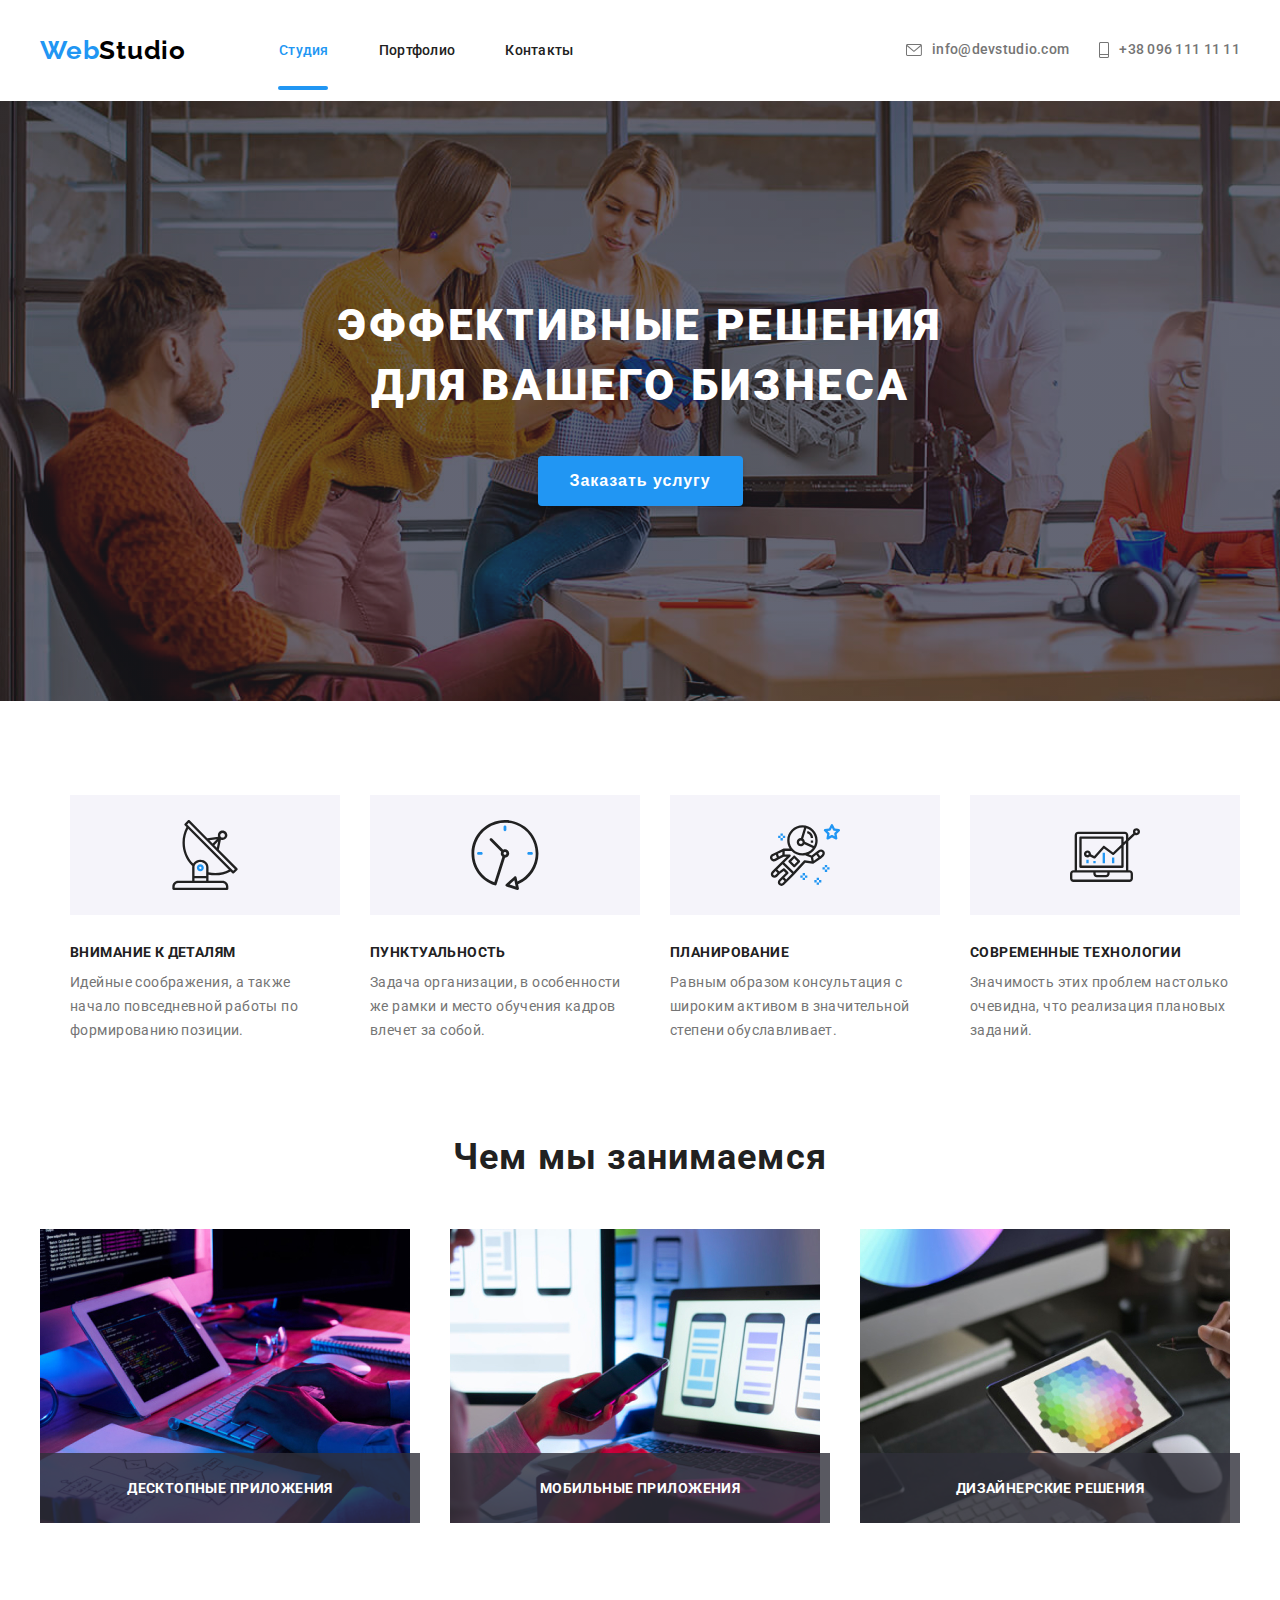
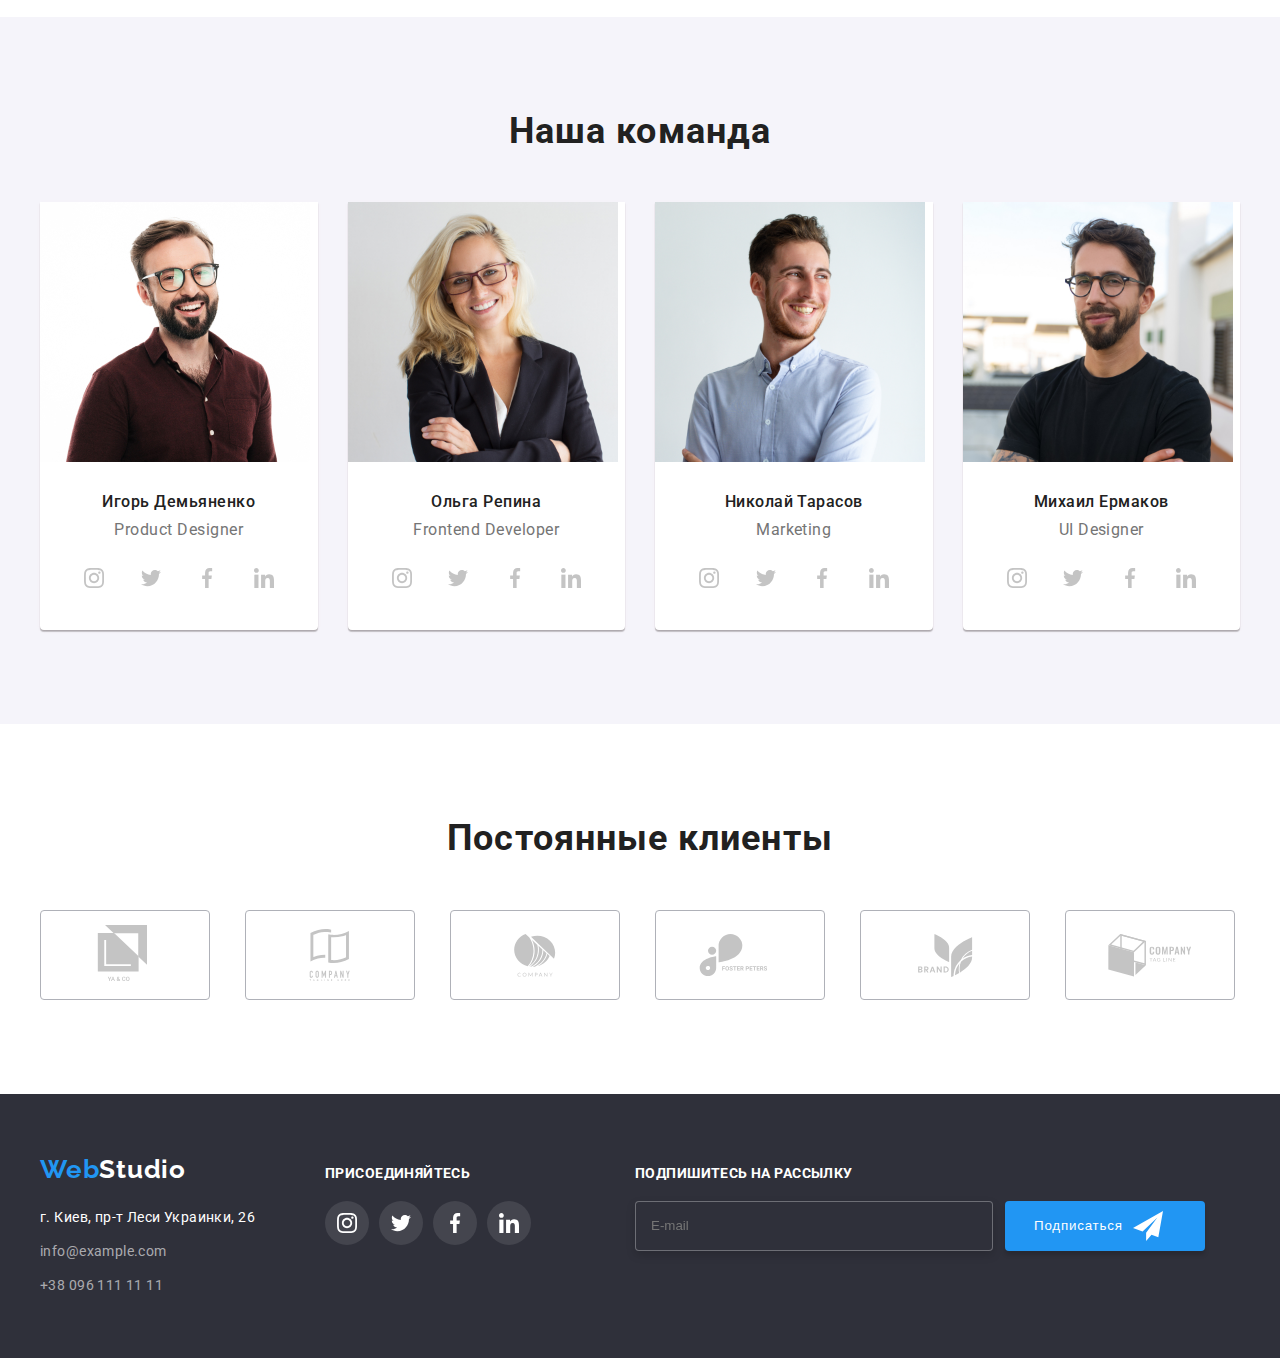
==== index.html @ 371bd671 "new" ====
<!DOCTYPE html>
<html lang="ru">
<head>
    <meta charset="UTF-8">
    <meta http-equiv="X-UA-Compatible" content="IE=edge">
    <meta name="viewport" content="width=device-width, initial-scale=1.0">
    <title>WebStudio</title>
    <link rel="preconnect" href="https://fonts.gstatic.com">
    <link href="https://fonts.googleapis.com/css2?family=Raleway:wght@700&family=Roboto:wght@400;500;700;900&display=swap" rel="stylesheet">
    <link rel="stylesheet" href="https://cdnjs.cloudflare.com/ajax/libs/modern-normalize/1.0.0/modern-normalize.min.css" integrity="sha512-ISS7cAi1PEhQ8jnbJpJZMd29NlhNj4AWYyLOSp2CE/CsHxTCu+r+t0D2yoJudVrd0/8fTVPUVDzY5Tvli75u/g==" crossorigin="anonymous" />
    <link rel="stylesheet" href="./css/style.css">
</head>
<body>
    <!--HEADER-->
<header class="header">
    <div class="container"> 
        
    <nav class="navigation">        
        <a class="logo-link" href="#"><span class="web-logo">Web</span>Studio</a>
        <ul class="nav-list">
            <li class="nav-item">
                <a class="navigation-link3" href="#">Студия</a></li>
            <li class="nav-item">
                <a class="navigation-link" href="./portfolio.html">Портфолио</a></li>
            <li class="nav-item">
                <a class="navigation-link" href="#">Контакты</a></li>
        </ul>
    </nav>
    <address class="contacts">
        <a class="mail-link" href="mailto:info@devstudio.com">
            <svg class="icon-svg" Width="16" height="12">
                <use href="./image/icon-contacts/sprite.svg#icon-envelope"></use>
            </svg>
        info@devstudio.com</a>
        <a class="tel-link" href="tel:+380961111111">
            <svg class="icon-svg" Width="10" height="16">
                <use href="./image/icon-contacts/sprite.svg#icon-Vector"></use>
            </svg>
            +38 096 111 11 11</a>
    </address>

    </div>
    </header>
<main>
    <!--SECTION 1-->
<section class="hiro">
    <div class="hiro-cover container">
    <h1 class="hiro-text">Эффективные решения для вашего бизнеса</h1>

    <button class="hiro-btn" type="button" data-modal-open>Заказать услугу</button>
    </div>
</section>
    <!--SECTION 2-->
<section class="ditail">
    <div class="container">
    <ul class="features-title">


        <li class="margin features">
            <div class="icon-section2">
                <svg class="icon-section" Width="70" height="70">
                    <use href="./image/icon-section-two/sprite.svg#icon-antenna"></use>
                </svg>
            </div>
            <h3 class="description-top">Внимание к деталям</h3>
            <p class="ds-text">Идейные соображения, а также начало повседневной работы по формированию позиции.</p>
        </li>


        <li class="margin features">
            <div class="icon-section2">
                <svg class="icon-section" Width="70" height="70">
                    <use href="./image/icon-section-two/sprite.svg#icon-clock"></use>
                </svg>
            </div>
            <h3 class="description-top">Пунктуальность</h3>
            <p class="ds-text">Задача организации, в особенности же рамки и место обучения кадров влечет за собой.</p>
        </li>


        <li class="margin features">
            <div class="icon-section2">
                <svg class="icon-section" Width="70" height="70">
                    <use href="./image/icon-section-two/sprite.svg#icon-astronaut"></use>
                </svg>
            </div>
            <h3 class="description-top">Планирование</h3>
            <p class="ds-text">Равным образом консультация с широким активом в значительной степени обуславливает.</p>
        </li>


        <li class="margin features">
            <div class="icon-section2">
                <svg class="icon-section" Width="70" height="70">
                    <use href="./image/icon-section-two/sprite.svg#icon-diagram"></use>
                </svg>
            </div>
            <h3 class="description-top">Современные технологии</h3>
            <p class="ds-text">Значимость этих проблем настолько очевидна, что реализация плановых заданий.</p>
        </li>


    </ul>
</div>
</section>
    <!--SECTION 3-->
<section class="view-products  padding-for-section">
    <div class="container">
    <h2 class="section-title">Чем мы занимаемся</h2>
    <ul class="pic">
        <li class="img"><img src="./image/box-1.jpg" alt="Na Computere" width="370" height="294">
            <p class="overlay">Десктопные приложения</p> </li>
        <li class="img"><img src="./image/box-2.jpg" alt="V telephone" width="370" height="294">
            <p class="overlay">Мобильные приложения</p>
        </li>
        <li class="img"><img src="./image/box-3.jpg" alt="V Planshete" width="370" height="294">
            <p class="overlay">Дизайнерские решения</p>
        </li>
    </ul>
</div>
</section>
        <!--SECTION 4-->
<section class="top-container padding-footer  padding-for-section">
    <div class="container padding-for" >
    <h2 class="section-title">Наша команда</h2>
    <ul class="our-comand">
        <li class="cover"> 
            <img src="./image/img.jpg" alt="Игорь Демьяненко" width="270" height="260">
            <div class="pic-people">
                <h3 class="name">Игорь Демьяненко</h3>
                <p class="prof" lang="en">Product Designer</p>

                <ul class="social-section">
                    <li class="link-radius">
                        <a class="b-radius" href="#">
                <svg class="instagram" Width="20" height="20">
                    <use href="./image/icon-sosial-cards/sprite.svg#icon-instagram"></use>
                </svg>   
                        </a>   
                    </li>

                        <li>
                            <a class="b-radius" href="#">
                    <svg class="twitter" Width="20" height="20">
                        <use href="./image/icon-sosial-cards/sprite.svg#icon-twitter"></use>
                    </svg>   
                            </a>   
                        </li>

                    <li>
                        <a class="b-radius" href="#">
                <svg class="facebook" Width="20" height="20">
                    <use href="./image/icon-sosial-cards/sprite.svg#icon-facebook"></use>
                </svg>   
                        </a>   
                    </li>

                        <li>
                            <a class="b-radius" href="#">
                    <svg class="linkedin" Width="20" height="20">
                        <use href="./image/icon-sosial-cards/sprite.svg#icon-linkedin"></use>
                    </svg>   
                            </a>   
                        </li>
                </ul>
            </div>

        </li>
        <li class="cover">
            <img src="./image/img1.jpg" alt="Ольга Репина" width="270" height="260">
            <div class="pic-people">
            <h3 class="name">Ольга Репина</h3>
            <p class="prof" lang="en">Frontend Developer</p>
            
            <ul class="social-section">
                <li class="link-radius">
                    <a class="b-radius" href="#">
            <svg class="instagram" Width="20" height="20">
                <use href="./image/icon-sosial-cards/sprite.svg#icon-instagram"></use>
            </svg>   
                    </a>   
                </li>

                    <li>
                        <a class="b-radius" href="#">
                <svg class="twitter" Width="20" height="20">
                    <use href="./image/icon-sosial-cards/sprite.svg#icon-twitter"></use>
                </svg>   
                        </a>   
                    </li>

                <li>
                    <a class="b-radius" href="#">
            <svg class="facebook" Width="20" height="20">
                <use href="./image/icon-sosial-cards/sprite.svg#icon-facebook"></use>
            </svg>   
                    </a>   
                </li>

                    <li>
                        <a class="b-radius" href="#">
                <svg class="linkedin" Width="20" height="20">
                    <use href="./image/icon-sosial-cards/sprite.svg#icon-linkedin"></use>
                </svg>   
                        </a>   
                    </li>
            </ul>

            </div>
        </li>
        <li class="cover">
            <img src="./image/img2.jpg" alt="Николай Тарасов" width="270" height="260">
            <div class="pic-people">
            <h3 class="name">Николай Тарасов</h3>
            <p class="prof" lang="en">Marketing</p> 
            <ul class="social-section">
                <li class="link-radius">
                    <a class="b-radius" href="#">
            <svg class="instagram" Width="20" height="20">
                <use href="./image/icon-sosial-cards/sprite.svg#icon-instagram"></use>
            </svg>   
                    </a>   
                </li>

                    <li>
                        <a class="b-radius" href="#">
                <svg class="twitter" Width="20" height="20">
                    <use href="./image/icon-sosial-cards/sprite.svg#icon-twitter"></use>
                </svg>   
                        </a>   
                    </li>

                <li>
                    <a class="b-radius" href="#">
            <svg class="facebook" Width="20" height="20">
                <use href="./image/icon-sosial-cards/sprite.svg#icon-facebook"></use>
            </svg>   
                    </a>   
                </li>

                    <li>
                        <a class="b-radius" href="#">
                <svg class="linkedin" Width="20" height="20">
                    <use href="./image/icon-sosial-cards/sprite.svg#icon-linkedin"></use>
                </svg>   
                        </a>   
                    </li>
            </ul>           
            </div>

        </li>
        <li class="cover">
            <img src="./image/img3.jpg" alt="Михаил Ермаков" width="270" height="260">
            <div class="pic-people">
            <h3 class="name">Михаил Ермаков</h3>
            <p class="prof" lang="en">UI Designer</p>     
            
            <ul class="social-section">
                <li class="link-radius">
                    <a class="b-radius" href="#">
            <svg class="instagram" Width="20" height="20">
                <use href="./image/icon-sosial-cards/sprite.svg#icon-instagram"></use>
            </svg>   
                    </a>   
                </li>

                    <li>
                        <a class="b-radius" href="#">
                <svg class="twitter" Width="20" height="20">
                    <use href="./image/icon-sosial-cards/sprite.svg#icon-twitter"></use>
                </svg>   
                        </a>   
                    </li>

                <li>
                    <a class="b-radius" href="#">
            <svg class="facebook" Width="20" height="20">
                <use href="./image/icon-sosial-cards/sprite.svg#icon-facebook"></use>
            </svg>   
                    </a>   
                </li>

                    <li>
                        <a class="b-radius" href="#">
                <svg class="linkedin" Width="20" height="20">
                    <use href="./image/icon-sosial-cards/sprite.svg#icon-linkedin"></use>
                </svg>   
                        </a>   
                    </li>
            </ul>       
            </div>

        </li>    
    </ul>
    </div>
</section>

<section class=" padding-for-section">
    <div class="container">
        <h2 class="section-title">Постоянные клиенты</h2>
        <ul class="clients-end">
            <li>
                <a class="bord-clents" href="#">
                <svg class="lo-go" Width="106" height="60">
                        <use href="./image/clients/sprite.svg#icon-logo-1-1"></use>
                    </svg>                     
         </a>
            </li>

            <li>
                <a class="bord-clents" href="#">
                <svg  class="lo-go-01 lo-go" Width="106" height="60">
                        <use href="./image/clients/sprite.svg#icon-logo-2-2"></use>
                    </svg>                     
                </a>
            </li>

            <li>
                <a class="bord-clents" href="#">
                <svg class="lo-go-02 lo-go" Width="106" height="60">
                        <use href="./image/clients/sprite.svg#icon-logo-3-3"></use>
                    </svg>                     
                </a>
            </li>

            <li>
                <a class="bord-clents" href="#">
                <svg class="lo-go-02 " Width="106" height="60">
                        <use href="./image/clients/sprite.svg#icon-logo-4-4"></use>
                    </svg>                     
                </a>
            </li>

            <li>
                <a class="bord-clents" href="#">
                <svg class="lo-go-02 lo-go" Width="106" height="60">
                        <use href="./image/clients/sprite.svg#icon-logo-5-5"></use>
                    </svg>                     
                </a>
            </li>

            <li>
                <a class="bord-clents" href="#">
                <svg class="lo-go-02 lo-go" Width="106" height="60">
                        <use href="./image/clients/sprite.svg#icon-logo-6-6"></use>
                    </svg>                     
                </a>
            </li>
        </ul>
    </div>
</section>

</main>
<!--FOOTER-->
<footer class="footer">
    <div class="foter-social container">
    <div class="padding-footer">
    <a class="logo-footer" href="#"><span class="web-logo">Web</span>Studio</a>
    

    <address class="pad-foter-top"><a class="adress-footer" href="#">г. Киев, пр-т Леси Украинки, 26</a>
    <ul class="redact">
    <li class="pad">
        <a class="mail-footer" href="mailto:info@example.com">info@example.com</a>
    </li>    
    <li>
        <a class="tel-footer" href="tel:+380961111111">+38 096 111 11 11</a>
    </li>
</ul> 
    </address> 

</div>
<div class="margin-fot-social">
    
    <p class="welcom">присоединяйтесь</p>
        <ul class="social--section">
            <li class="link-radius">
                <a class="b-radius2" href="#">
        <svg class="instagram" Width="20" height="20">
            <use href="./image/icon-sosial-cards/sprite.svg#icon-instagram"></use>
        </svg>   
                </a>   
            </li>

                <li>
                    <a class="b-radius2" href="#">
            <svg class="twitter" Width="20" height="20">
                <use href="./image/icon-sosial-cards/sprite.svg#icon-twitter"></use>
            </svg>   
                    </a>   
                </li>

            <li>
                <a class="b-radius2" href="#">
        <svg class="facebook" Width="20" height="20">
            <use href="./image/icon-sosial-cards/sprite.svg#icon-facebook"></use>
        </svg>   
                </a>   
            </li>

                <li>
                    <a class="b-radius2" href="#">
            <svg class="linkedin" Width="20" height="20">
                <use href="./image/icon-sosial-cards/sprite.svg#icon-linkedin"></use>
            </svg>   
                    </a>   
                </li>
        </ul>
    </div>

    <div class="footer-form">
        <p class="footer-form-name">Подпишитесь на рассылку</p>
        <div class="form-input-footer">                
            <input class="footer-form-email" type="text" placeholder="E-mail">
            <button class="footer-form-button" type="submit">Подписаться
                <svg class="airplane" Width="20" height="20">
                    <use href="./image/icon-footer-email/sprite.svg#icon-icon-send-2"></use>
                </svg> 
            </button>
        </div>
    </div>
    </div>
</footer>

<div class="backdrop is-hidden" data-modal>
    <div class="modal">
        <button type="button" class="btn-close" data-modal-close>
            <svg class="button-button" Width="11" height="11">
                <use href="./image/clients/sprite.svg#icon-Vector-3"></use>
            </svg>  
        </button>

        <form action="#" class="modal-form">
            <p class="class-field">Оставьте свои данные, мы вам перезвоним</p>
        <label class="form-field">
            Имя
            <span class="wrapper-icon2">
            <input type="text" name="user-name" class="modal-form-input" required minlength="">
            <svg class="icon-form" Width="12" height="12">
                <use href="./image/icon-form/sprite.svg#icon-Vector-1"></use>
            </svg>
            </span>
        </label>

        <label class="form-field">
            Телефон
            <span class="wrapper-icon2">        
                <input type="text" name="user-name" class="modal-form-input" required>
        <svg class="icon-form" Width="13" height="13">
            <use href="./image/icon-form/sprite.svg#icon-Vector-2"></use>
        </svg>
    </span>
        </label>

        <label class="form-field">
            Почта
            <span class="wrapper-icon2">
        <input type="text" name="user-name" class="modal-form-input" required>
        <svg class="icon-form" Width="15" height="12">
            <use href="./image/icon-form/sprite.svg#icon-Vector-3"></use>
        </svg>
        </span>
        </label>

        <label class="form-field">
            Комментарий
        <textarea name="user-message" class="form-message" placeholder="Введите текст"></textarea>
        </label>
        
        <span class="check-check">
            <input type="checkbox" id="user-term" class="form-checkbox visuali" name="user-term">
            <label for="user-term" class="form-check-desk">Соглашаюсь с рассылкой и принимаю&nbsp<a href="#" class="link-form-under">Условия договора</a>
            </label>
            </span>
        <button type="submit" class="madal-form-batn">Отправить</button>
        </form>


    </div>
</div>

<script src="./js/modal.js"></script>
</body>
</html>
---- css/style.css ----
:root {
    --color-text: #212121;
    --color-second-text: #757575;
    --focus-color: #2196F3;
    --secondary-font: "Raleway", sans-serif;
    --colo-black: #000000;
    --background-color: #2F303A;
    --white: #FFFFFF;
    --background-white: #F5F4FA;
    --solid-color: #ECECEC;

    --black: #000000;
    --back-ground: #C4C4C4;
    --fill: #AFB1B8;
}

ul {
    margin-left: 0;
    padding-left: 0;
    text-decoration: none;
    color: var(--color-text);
}
li {
    list-style-type: none;
}
body {
font-family: 'Roboto', sans-serif;
font-weight: 400;
font-size: 14px;
line-height: 24px;
letter-spacing: 0.03em;
    margin: 0 auto;

}
h1,
h2,
h3,
h4,
h5,
h6,
p {
    margin: 0;
}
img {
    display: block;
}

.header {
    display: flex;
    align-items: center;
    padding-top: 24px;
    padding-bottom: 25px;
}
.navigation {
    display: flex;
    align-items: center;
}

.icon-svg {
    margin-right: 10px;

}
.mail-link svg:hover {
    fill: var(--focus-color);
    color: #2196F3;
}

.contacts {
    display: flex;
    align-items: center;
    justify-content: flex-end;
}
.contacts a:hover {
    color: #2196F3;
    transition: 250ms;
}
.header .container {

        display: flex;
        align-items: center;
        justify-content: space-between;
}
.nav-item:not(:last-child) {
    margin-right: 50px;
}

.container {
    width: 1200px;
    margin: 0 auto;
    padding-left: 15px;
    padding-right: 15px;
}
.navigation-link {
    font-weight: 500;
    font-size: 14px;
    line-height: 1.14;
    letter-spacing: 0.02em;
    color: var(--color-text);
    text-decoration: none;
    transition: 250ms;
}
.over-blue {
    position: relative;
    overflow: hidden;   

}
.overflov-2 {
    position: absolute;
    top: 0;
    left: 0;
    height: 101%;
    color: var(--white);
    background: rgba(33, 150, 243, 0.9);
    padding-bottom: 63px;
    padding-top: 63px;
    padding-left: 24px;
    padding-right: 24px;
    font-weight: 400;
    font-size: 18px;
    line-height: 1.55;
    letter-spacing: 0.03em;
    transform: translateY(100%);

    transition: 250ms cubic-bezier(0.4, 0, 0.2, 1);
}
.overflov-a:hover .overflov-2,
.overflov-a:focus .overflov-2 {
    transform: translateY(0%);
}
.navigation-link3::after {
    position: absolute;
    background: var(--focus-color);
    width: 100%;
    height: 4px;
    bottom: -32px;
    left: -1px;
    border-radius: 2px;
    content: "";
    transition: 250ms;
}
.navigation-link:hover,
.navigation-link:focus {
    color: var(--focus-color);
}
.icon-section {

    border-radius: 4px;    

}
.box-shadow {
flex-basis: calc((100% - 270px) / 9);
margin-top: 30px;
margin-left: 30px;
cursor: pointer;
}
.icon-section2 {
    align-items: center;
    height: 120px;
    background: var(--background-white);
    display: flex;
    justify-content: center;
}
.icon-sec-red {
    padding-top: 25px;
    
}

.social-section {
    display: flex;
    justify-content: space-between;
    align-items: center;

}

.b-radius {
    display: flex;
    justify-content: center;
    align-items: center;
    width: 44px;
    height: 44px;
    border-radius: 50%; 
    fill: var(--fill);
    transition: 0.5s;
}
.b-radius:hover,
.b-radius:focus {
    fill: var(--white);
}
.b-radius:hover,
.b-radius:focus {
    background: var(--focus-color);
}

.mail-link {
    display: flex;
    justify-content: center;
    align-items: center;
    font-weight: 500;
    font-size: 14px;
    line-height: 1.14px;
    letter-spacing: 0.02em;
    color: var(--color-second-text);
    font-style: normal;
    fill: var(--color-second-text);
}
  

.mail-link:hover,
.mail-link:focus {
    color: var(--focus-color);
}
.mail-link:hover,
.mail-link:focus {
    fill: var(--focus-color);
}
.tel-link:hover,
.tel-link:focus {
    color: var(--focus-color);
    text-decoration: none;
}
.tel-link:hover,
.tel-link:focus {
    fill: var(--focus-color);
}
.hiro {
    background: var(--back-ground);
    display: flex;
    justify-content: center;
    align-items: center;

    background-image: linear-gradient(rgba(47, 48, 58, 0.4), rgba(47, 48, 58, 0.4)), url(../image/Img.png);

    max-width: 1600px;
    background-repeat: no-repeat;
    height: 600px;
    background-size: cover;
    margin: 0 auto;
}

.hiro-text {
    font-weight: 900;
    font-size: 44px;
    line-height: 1.36;
    text-align: center;
    letter-spacing: 0.06em;
    text-transform: uppercase;
    color: var(--white);
    margin-bottom: 40px;
    max-width: 696px;
    align-items: center;
    justify-content: center;
    display: flex;
    margin: 0 auto;
}
.clients-end {
    display: flex;

    flex-wrap: wrap;
    align-items: center;
    margin-top: 0;
    margin-bottom: 0;
    margin-left: -30px;

}
.clients-end li {
 flex-basis: calc((100% - 180px) / 6);
 margin-left: 30px;
}
.bord-clents:hover,
.bord-clents:focus {
    fill: var(--focus-color);
    cursor: pointer;
}
.wid {
    justify-content: center;
    display: flex;
    padding-bottom: 232px;
    padding-top: 30px;
}


.bord-clents {
    display: flex;
    justify-content: center;
    align-items: center;
    border: 1px solid #AFB1B8;
    box-sizing: border-box;
    border-radius: 4px;
    width: 170px;
    height: 90px;

    fill: var(--back-ground);
}
.ditail {
    padding-top: 94px;
}
.lo-go {
    transition: 0.5s;
    padding-top: 5px;
    padding-bottom: 5px;


}
.bord-clents:hover {
 border: 1px solid var(--focus-color);
}


.lo-go:hover,
.lo-go:focus {
    border-color: var(--focus-color);
}

.lo-go-02 {
    display: flex;
    justify-content: center;
    align-items: center;

    box-sizing: border-box;
    border-radius: 4px;
    width: 170px;
    height: 90px;
    padding-top: 24px;
    padding-bottom: 23px;
}
.features-title {
    display: flex;
    justify-content: center;
margin-left: -30px;
    padding-left: 0;
    margin: 0 auto;
    flex-wrap: wrap;
    margin-top: -30px;
    align-items: center;
}
.ds-text {
    margin-top: 10px;
    color: var(--color-second-text);

    box-sizing: border-box;
}


.top-comand {
    background: var(--background-white);
}

.our-comand {
    display: flex;
    padding-left: 0;
    margin-top: 0;
    margin-bottom: 0;
    flex-wrap: wrap;
    margin-left: -30px;
}

.foter-social {
    display: flex;
    margin: 0 auto;
    width: 1200px;
    align-items: baseline;
}
.social--section {
    display: flex;
    flex-wrap: wrap;
    margin-left: -10px;
    align-items: center;
    padding: 0;
}
.social--section li {
    flex-basis: calc((100% - 40px) / 4);
    margin-left: 10px;
}
.footer {
    display: flex;
    justify-content: center;
    align-items: center;
    background-color: #2F303A;
    padding-top: 60px;
    padding-bottom: 60px;
    
}
.padding-footer {
    
    justify-content: space-between;

}
.padding-left-rigt{
    
        font-weight: normal;
        margin-bottom: 0;
        font-size: 16px;
        line-height: 30px;
        letter-spacing: 0.03em;
        color: var(--color-second-text);
        margin-top: 4px;
}


.welcom {
font-weight: bold;
font-size: 14px;
line-height: 16px;
letter-spacing: 0.03em;
text-transform: uppercase;
color: var(--white);
margin-bottom: 20px;
}

.b-radius2 {
    fill: var(--white);
background: rgba(255, 255, 255, 0.1);;
display: flex;
justify-content: center;
align-items: center;
width: 44px;
height: 44px;
border-radius: 50%; 
transition: 250ms;
}
.b-radius2:hover,
.b-radius2:focus {
    background: var(--focus-color);

}



.description-top {
    font-weight: 700;
    font-size: 14px;
    line-height: 1.14;
    letter-spacing: 0.03em;
    text-transform: uppercase;
    color: var(--color-text);

    margin-top: 30px;
    border: none;
}
.ds-text {
    font-weight: 400;
    font-size: 14px;
    line-height: 1.71;
    letter-spacing: 0.03em;
    color: var(--color-second-text);
}
.top-work {
    font-weight: 700;
    font-size: 36px;
    line-height: 1.16;
    text-align: center;
    letter-spacing: 0.03em;
    color: var(--color-text);
    margin-bottom: 50px;
}
.section-title {
    font-weight: 700;
    font-size: 36px;
    line-height: 1.16;
    text-align: center;
    letter-spacing: 0.03em;
    color: var(--color-text);
    margin-bottom: 50px;
}
.name {
    font-weight: 500;
    font-size: 16px;
    line-height: 19px;
    letter-spacing: 0.03em;
    color: var(--color-text);
}

.name {
    margin-bottom: 10px;
    text-align: center;
    border: none;
}

.logo-footer {
    font-family: "Raleway";
    font-weight: 700;
    font-size: 26px;
    line-height: 1.19;
    letter-spacing: 0.03em;
    color: var(--background-color);
    margin-bottom: 20px;
}
.top-container {
    background-color: var(--background-white);
}
.adress-footer {
    font-weight: 400;
    font-size: 14px;
    line-height: 1.71;
    letter-spacing: 0.03em;
    color: var(--white);
    margin-bottom: 9px;
}
a {
    text-decoration: none;
    font-style: normal;
}
.mail-footer {
    font-weight: 400;
    font-size: 14px;
    line-height: 1.71;
    letter-spacing: 0.03em;
    color: rgba(255, 255, 255, 0.6);

}
.tel-footer {
    font-weight: 400;
    font-size: 14px;
    line-height: 1.71;
    letter-spacing: 0.03em;
    color: rgba(255, 255, 255, 0.6);
}

.pad {
    margin-bottom: 9px;
}

.nav-list {
    display: flex;
    align-items: center;
}
.navigation-link3 {
    position: relative;
        font-weight: 500;
        font-size: 14px;
        line-height: 1.14;
        letter-spacing: 0.02em;
        color: var(--focus-color);
        text-decoration: none;

        
}
.logo-link {
    font-family: "Raleway";
    font-weight: 700;
    font-size: 26px;
    line-height: 1.19;
    letter-spacing: 0.03em;
    color: #000000;
    margin-right: 93px;
}
.footer {
    background-color: var(--background-color);
    padding-top: 60px;
    padding-bottom: 60px;
}


.logo-footer {
    font-family: "Raleway";
    font-weight: 700;
    font-size: 26px;
    line-height: 1.19;
    letter-spacing: 0.03em;
    color: var(--white);
}
.top-padding {
    padding-top: 94px;
}
.porfolio-padding {
    padding-top: 94px;
    padding-bottom: 94px;
}

.bm {
    border-top: 1px solid var(--solid-color);
}
.menu {
    font-weight: 500;
    background-color: #F5F4FA;
    border-radius: 4px;
    font-size: 16px;
    line-height: 26px;
    text-align: center;
    letter-spacing: 0.03em;
    border: none;
    cursor: pointer;
    padding: 6px 22px;
}
.menu2 {
    font-weight: 500;
    background-color: #F5F4FA;
    border-radius: 4px;
    font-size: 16px;
    line-height: 26px;
    text-align: center;
    letter-spacing: 0.03em;
    border: none;
    cursor: pointer;
    padding: 6px 22px;
}
.producta-padding {
    padding: 20px 24px;
    border: 1px solid #EEEEEE;
    border-top: none;
}
    .products {
        display: flex;
        flex-wrap: wrap;
margin-top: -30px;
margin-left: -30px;

        padding: 0;
        margin-top: 50px;
    }


    .top-menu {
        justify-content: center;    
    }
.top-menu2 {
    justify-content: center;    
    text-align: center;
margin-top: 0;
margin-bottom: 0;
    display: flex;
}
.top-menu2 .menu{
    transition: 250ms;
}
.top-menu2 .menu2{
    transition: 250ms;
}
.margin {
    margin-top: 30px;
}



.products h3 {
font-weight: bold;
font-size: 18px;
line-height: 36px;
letter-spacing: 0.06em;
color: var(--color-text);

border-bottom: none;
}

.mail-footer {
    font-weight: 400;
    font-size: 14px;
    line-height: 1.71;
    letter-spacing: 0.03em;
    color: rgba(255, 255, 255, 0.6);
}
.menu {
    margin-right: 8px;
}
.overflov-a:hover,
.overflov-a:focus {
    cursor: pointer;
    box-sizing: border-box;
    box-shadow: 0px 1px 1px rgba(0, 0, 0, 0.12), 0px 4px 4px rgba(0, 0, 0, 0.06), 1px 4px 6px rgba(0, 0, 0, 0.16);
}

.menu:hover, 
.menu:focus {
    color: var(--white);
    background-color: var(--focus-color);
    cursor: pointer;
    box-shadow: 0px 3px 1px rgba(0, 0, 0, 0.1), 0px 1px 2px rgba(0, 0, 0, 0.08), 0px 2px 2px rgba(0, 0, 0, 0.12);
border-radius: 4px;
    
}
.menu2:hover, 
.menu2:focus {
    color: var(--white);
    background-color: var(--focus-color);
    cursor: pointer;
    box-shadow: 0px 3px 1px rgba(0, 0, 0, 0.1), 0px 1px 2px rgba(0, 0, 0, 0.08), 0px 2px 2px rgba(0, 0, 0, 0.12);
border-radius: 4px;
    
}
.tel-footer {
    font-weight: 400;
    font-size: 14px;
    line-height: 1.71;
    letter-spacing: 0.03em;
    color: rgba(255, 255, 255, 0.6);
    padding-bottom: 60px;
}

.footer {
    display: flex;
    justify-content: center;
    align-items: center;
    background-color: var(--background-color);
    padding-top: 60px;
    padding-bottom: 60px;
    
}

.btn-close:hover,
.btn-close:focus{
    fill: var(--focus-color)
}

.welcom {
font-weight: bold;
font-size: 14px;
line-height: 16px;
letter-spacing: 0.03em;
text-transform: uppercase;
color: var(--white);
margin-bottom: 20px;
}

.b-radius2 {
    fill: var(--white);
background: rgba(255, 255, 255, 0.1);;
display: flex;
justify-content: center;
align-items: center;
width: 44px;
height: 44px;
border-radius: 50%; 
transition: 0.5s;
}
.b-radius2:hover,
.b-radius2:focus {
    background: var(--focus-color);

}



.logo-footer {
    font-family: "Raleway";
    font-weight: 700;
    font-size: 26px;
    line-height: 1.19;
    letter-spacing: 0.03em;
    color: var(--white);
    margin-bottom: 20px;
}

.mail-footer {
    font-weight: 400;
    font-size: 14px;
    line-height: 1.71;
    letter-spacing: 0.03em;
    color: rgba(255, 255, 255, 0.6);

}
.tel-footer {
    font-weight: 400;
    font-size: 14px;
    line-height: 1.71;
    letter-spacing: 0.03em;
    color: rgba(255, 255, 255, 0.6);
}

.bord-clents:hover,
.bord-clents:focus {
    fill: var(--focus-color);
    cursor: pointer;
}
.wid {
    justify-content: center;
    display: flex;
    padding-bottom: 232px;
    padding-top: 30px;
}
.hiro-btn {
    font-weight: 700;
    font-size: 16px;
    line-height: 1.87;
    align-items: center;
    letter-spacing: 0.06em;
    color: var(--white);
    background: var(--focus-color);
    padding: 10px 32px;
    box-shadow: 0px 4px 4px rgb(0 0 0 / 15%);
    border-radius: 4px;
    margin-top: 40px;
    cursor: pointer;
    border: none;
}

.bord-clents {
    fill: var(--back-ground);
}


.pic {
    display: flex;
    justify-content: center;
    padding-left: 0;
    margin-top: 0;
    margin-bottom: 0;
    flex-wrap: wrap;
    margin-left: -30px;
}
.top-comand {
    background: var(--background-white);
}


.icon-sec-red {
    padding-top: 25px; 
}


.b-radius {
    display: flex;
    justify-content: center;
    align-items: center;
    width: 44px;
    height: 44px;
    border-radius: 50%; 
    fill: var(--back-ground);
    transition: 0.5s;
}
.b-radius:hover,
.b-radius:focus {
    fill: var(--white);
}
.b-radius:hover,
.b-radius:focus {
    background: var(--focus-color);
}
.tel-link {
display: flex;
justify-content: center;
align-items: center;
font-weight: 500;
font-size: 14px;
line-height: 1.14px;
letter-spacing: 0.02em;
color: var(--color-second-text);
margin-left: 30px;
font-style: normal;
text-decoration: none;
fill: var(--color-second-text);
}

.web-logo {
    color:var(--focus-color);
    margin-bottom: 20px;
}
.hiro-cover {
    text-align: center;
}


.bord-clents:hover,
.bord-clents:focus {
    fill: var(--focus-color);
    cursor: pointer;
}
.wid {
    justify-content: center;
    display: flex;
    padding-bottom: 232px;
    padding-top: 30px;
}


.lo-go-01 {
    display: flex;
    justify-content: center;
    align-items: center;

    box-sizing: border-box;
    border-radius: 4px;
    width: 170px;
    height: 90px;
    padding-top: 19px;
    padding-bottom: 19px;
}


.top-comand {
    background: var(--background-white);
}


/* .cover:nth-child(-n+3) { */
    /* margin-right: 30px; */
/* } */

.cover {
    background-color: var(--white);
    box-shadow: 0px 1px 3px rgb(235 179 179 / 12%), 0px 1px 1px rgb(0 0 0 / 14%), 0px 2px 1px rgb(0 0 0 / 20%);
    border-radius: 0px 0px 4px 4px;
    /* width: 270px; */
    flex-basis: calc((100% - 120px) / 4);
    margin-left: 30px;
    
}


.footer {
    display: flex;
    justify-content: center;
    align-items: center;
    background-color: var(--background-color);
    padding-top: 60px;
    padding-bottom: 60px;
    
}
.features {
flex-basis: calc((100% - 120px) / 4);
margin-left: 30px;
    
}




.prof {
    text-align: center;
    margin-bottom: 16px;

    font-weight: 400;
    font-size: 16px;
    line-height: 1.18;
    letter-spacing: 0.03em;
    color: var(--color-second-text);
}
.welcom {
font-weight: bold;
font-size: 14px;
line-height: 16px;
letter-spacing: 0.03em;
text-transform: uppercase;
color: var(--white);
margin-bottom: 20px;
}

.b-radius2 {
    fill: var(--white);
background: rgba(255, 255, 255, 0.1);;
display: flex;
justify-content: center;
align-items: center;
width: 44px;
height: 44px;
border-radius: 50%; 
transition: 0.5s;
}
.b-radius2:hover,
.b-radius2:focus {
    background: var(--focus-color);

}

.img {
    flex-basis: calc((100% - 90px) / 3);
margin-left: 30px;
    width: 370px;
    height: 294px;


        width: 370px;
        height: 294px;
        position: relative;
}





.logo-footer {
    font-family: "Raleway";
    font-weight: 700;
    font-size: 26px;
    line-height: 1.19;
    letter-spacing: 0.03em;
    color: var(--white);
    margin-bottom: 20px;
}

.mail-footer {
    font-weight: 400;
    font-size: 14px;
    line-height: 1.71;
    letter-spacing: 0.03em;
    color: rgba(255, 255, 255, 0.6);

}

.tel-footer {
    font-weight: 400;
    font-size: 14px;
    line-height: 1.71;
    letter-spacing: 0.03em;
    color: rgba(255, 255, 255, 0.6);
}
.pic-people {
    padding: 30px 32px;
}

.pad-foter-top {

    margin-top: 20px;
}
.redact {
    padding-left: 0;
    margin-top: 9px;
    margin-bottom: 0;
}
.margin-fot-social {
    margin-left: 70px;
}

.padding-for-section {
padding-bottom: 94px;
padding-top: 94px;
}




.overlay {
    position: absolute;
    padding-top: 27px;
    bottom: 0;
    left: 0;
    font-weight: 700;
    font-size: 14px;
    line-height: 16px;
    text-align: center;
    letter-spacing: 0.03em;
    text-transform: uppercase;
    background: rgba(47, 48, 58, 0.8);
    width: 100%;
    padding-bottom: 27px;
    color: #FFFFFF;
}
.backdrop {
    position: fixed;
    width: 100vw;
    height: 100vh;
    left: 0px;
    top: 0px;
    background: rgba(0, 0, 0, 0.2);
}
.is-hidden {
    visibility: hidden;
    opacity: 0;

}
.modal {
    position: absolute;
    Width: 528px;
    Height: 581px;
    background-color: #FFFFFF;
    top: 50%;
    left: 50%;
    border-radius: 4px;
    transform: translate(-50%, -50%);

}

.btn-close {
    background: #FFFFFF;
    border: 1px solid rgba(0, 0, 0, 0.1);
    border-radius: 50%;
    width: 30px;
    height: 30px;
    cursor: pointer;
    position: absolute;
    right: 8px;
    top: 8px;
    display: flex;
    justify-content: center;
    align-items: center;
    transition: 250ms;
}
.modal{

        position: absolute;
        Width: 528px;
        Height: 581px;
        background-color: var(--white);
        top: 50%;
        left: 50%;
        transform: translate(-50%, -50%);
        padding: 40px;

}
.modal-form {
    display: flex;
    flex-direction: column;
}
.form-field {
    font-weight: 400;
    font-size: 12px;
    line-height: 14px;
    letter-spacing: 0.01em;
    color: var(--color-second-text);
    margin-top: 10px;
}
.wrapper-icon2 {
    position: relative;
    display: block;
}
.modal-form-input {
    width: 100%;
    height: 40px;
    border: 1px solid rgba(33, 33, 33, 0.2);
    border-radius: 4px;
    margin-top: 4px;
    padding-left: 42px;
    transition: border-color 250ms cubic-bezier(0.4, 0, 0.2, 1);
    cursor: pointer;
}
.icon-form {
    position: absolute;
    left: 15px;
    top: 18px;
    transition: fill 250ms cubic-bezier(0.4, 0, 0.2, 1);
}
.class-field {
    font-weight: 700;
    font-size: 20px;
    line-height: 23px;
    letter-spacing: 0.03em;
    color: #212121;
    margin-bottom: 2px;
}
.form-message {
    margin-top: 4px;
    padding: 12px 14px;
    font-weight: 400;
    font-size: 12px;
    line-height: 14px;
    letter-spacing: 0.01em;
    transition: border-color 250ms cubic-bezier(0.4, 0, 0.2, 1);
    resize: none;

        width: 100%;
    height: 120px;
    border: 1px solid rgba(33, 33, 33, 0.2);
    border-radius: 4px;
}
.check-check {
    display: flex;
    align-items: center;
    padding-top: 20px;
    padding-bottom: 30px;
    justify-content: center;
}
.visuali {
    position: absoluteb !important;
    clip: rect(1px 1px 1px 1px);
    clip: rect(1px 1px 1px 1px);
    padding: 0 !important;
    border: 0 !important;
    height: 1px !important;
    width: 1px !important;
    overflow: hidden;
}
.form-message::placeholder {
    color: rgba(117, 117, 117, 0.5);
}
.icon-form {
    position: absolute;
    left: 15px;
    top: 18px;
    transition: fill 250ms cubic-bezier(0.4, 0, 0.2, 1);
}
.form-message:focus {
    border-color: var(--focus-color);
    outline: none;
}
/* forma */
.form-check-desk {
    display: flex;
align-items: center;
font-weight: 400;
font-size: 14px;
line-height: 24px;
letter-spacing: 0.03em;
color: #757575;
}

.form-check-desk::before {
    content: "";
    display: block;
    width: 16px;
    height: 16px;
    border: 1px solid #212121;
    border-radius: 2px;
    margin-right: 7px;
}
.modal-form-input:focus + .icon-form {
    fill: var(--focus-color);
    }
    .modal-form-input:focus {
        border-color: var(--focus-color);
        outline: none;
    }
.form-checkbox:checked + .form-check-desk::before {
    background-image: url(../image/vector.svg);
    background-position: center;
    background-color: var(--focus-color);
    border: 3px solid var(--focus-color);
}
.madal-form-batn {
    align-self: center;
    background: var(--focus-color);
    box-shadow: 0px 4px 4px rgb(0 0 0 / 15%);
    border-radius: 4px;
    outline: none;
    border-color: var(--second-color-plus);
    cursor: pointer;
    width: 200px;
    height: 50px;
    letter-spacing: 0.06em;
    color: var(--white);
    border: none;
}
.link-form-under {
    color: #188CE8;
    text-decoration: underline;
}
.check-check {
    display: flex;
    align-items: center;
    padding-top: 20px;
    padding-bottom: 30px;
    justify-content: center;
}
.button-button {
    display: flex;
    justify-content: center;
    align-items: center;

}

.footer-form {
    margin-top: 10px;
    margin-left: 104px;
}
.footer-form-name {
    font-weight: 700;
    font-size: 14px;
    line-height: 16px;
    letter-spacing: 0.03em;
    text-transform: uppercase;
    color: var(--white);
    margin-bottom: 20px;
}
.form-input-footer {
    display: flex;
}
.footer-form-email {
    width: 358px;
    height: 50px;
    background: var(--background-color);
    outline: none;
    border: 1px solid rgba(255, 255, 255, 0.3);
    box-sizing: border-box;
    filter: drop-shadow(0px 4px 4px rgba(0, 0, 0, 0.15));
    border-radius: 4px;
    color: var(--white);
    padding-left: 16px;
    padding: 15px;
}
.footer-form-button {
    background: var(--focus-color);
    box-shadow: 0px 4px 4px rgb(0 0 0 / 15%);
    border-radius: 4px;
    width: 200px;
    height: 50px;
    outline: none;
    border: none;
    display: flex;
    align-items: center;
    text-align: center;
    letter-spacing: 0.06em;
    color: var(--white);
    margin-left: 12px;
    padding-left: 29px;
    cursor: pointer;
}
.airplane {
    padding-left: 10px;
    width: 30px;
    height: 30px;
}
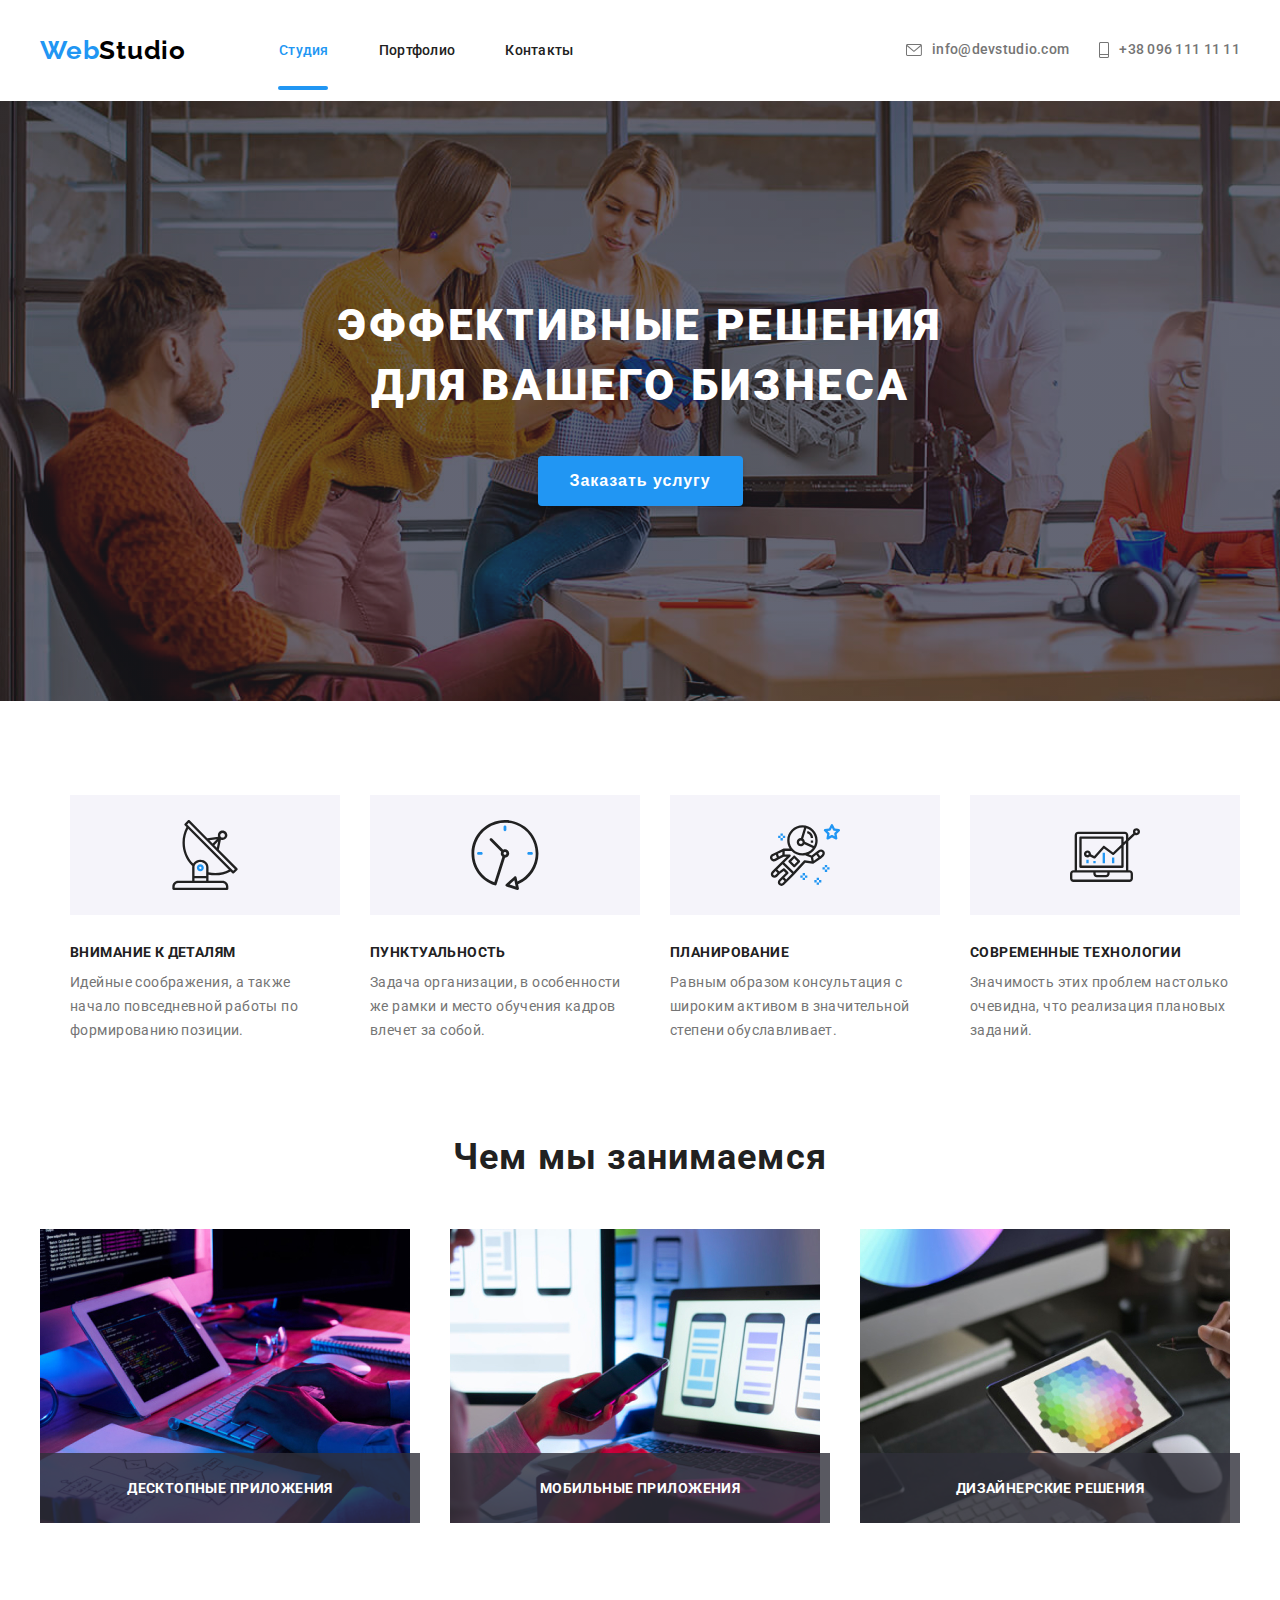
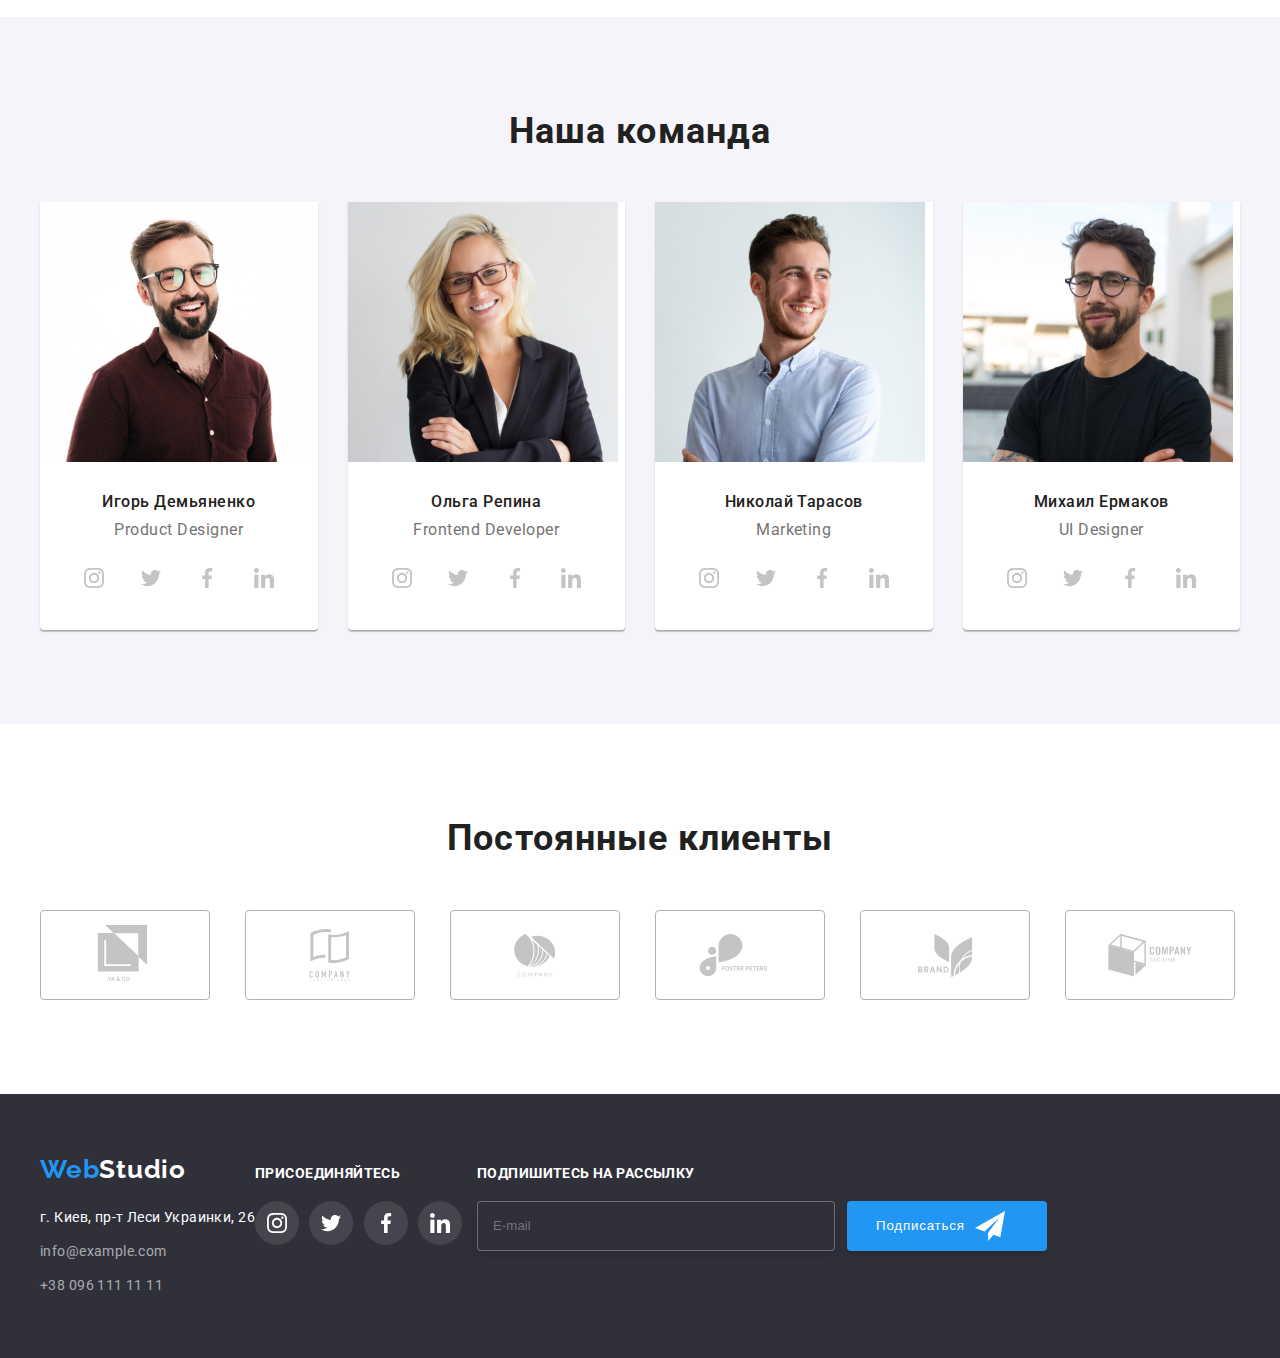
==== commit 32f9c078: "нннн" ====
--- a/index.html
+++ b/index.html
@@ -435,7 +435,7 @@
         <label class="form-field">
             Имя
             <span class="wrapper-icon2">
-            <input type="text" name="user-name" class="modal-form-input" required minlength="">
+            <input type="text" name="user-name" class="modal-form-input">
             <svg class="icon-form" Width="12" height="12">
                 <use href="./image/icon-form/sprite.svg#icon-Vector-1"></use>
             </svg>
--- a/css/style.css
+++ b/css/style.css
@@ -132,7 +132,9 @@
     background: var(--focus-color);
     width: 100%;
     height: 4px;
+
     bottom: -32px;
+    
     left: -1px;
     border-radius: 2px;
     content: "";
@@ -363,13 +365,15 @@
 .social--section {
     display: flex;
     flex-wrap: wrap;
-    margin-left: -10px;
+    margin-right: -10px;
     align-items: center;
     padding: 0;
+
+    width: 217px;
 }
 .social--section li {
     flex-basis: calc((100% - 40px) / 4);
-    margin-left: 10px;
+    margin-right: 10px;
 }
 .footer {
     display: flex;
@@ -381,8 +385,9 @@
     
 }
 .padding-footer {
-    
-    justify-content: space-between;
+    flex-basis: calc((50% -45px) / 2);
+/*     
+    justify-content: space-between; */
 
 }
 .padding-left-rigt{
@@ -406,25 +411,6 @@
 color: var(--white);
 margin-bottom: 20px;
 }
-
-.b-radius2 {
-    fill: var(--white);
-background: rgba(255, 255, 255, 0.1);;
-display: flex;
-justify-content: center;
-align-items: center;
-width: 44px;
-height: 44px;
-border-radius: 50%; 
-transition: 250ms;
-}
-.b-radius2:hover,
-.b-radius2:focus {
-    background: var(--focus-color);
-
-}
-
-
 
 .description-top {
     font-weight: 700;
@@ -934,22 +920,6 @@
 margin-bottom: 20px;
 }
 
-.b-radius2 {
-    fill: var(--white);
-background: rgba(255, 255, 255, 0.1);;
-display: flex;
-justify-content: center;
-align-items: center;
-width: 44px;
-height: 44px;
-border-radius: 50%; 
-transition: 0.5s;
-}
-.b-radius2:hover,
-.b-radius2:focus {
-    background: var(--focus-color);
-
-}
 
 .img {
     flex-basis: calc((100% - 90px) / 3);
@@ -1007,7 +977,8 @@
     margin-bottom: 0;
 }
 .margin-fot-social {
-    margin-left: 70px;
+    flex-basis: calc((50% -45px) / 2);
+    /* margin-left: 70px; */
 }
 
 .padding-for-section {
@@ -1237,8 +1208,8 @@
 }
 
 .footer-form {
-    margin-top: 10px;
-    margin-left: 104px;
+flex-basis: calc(50% - 15px);
+padding-left: 15px;
 }
 .footer-form-name {
     font-weight: 700;
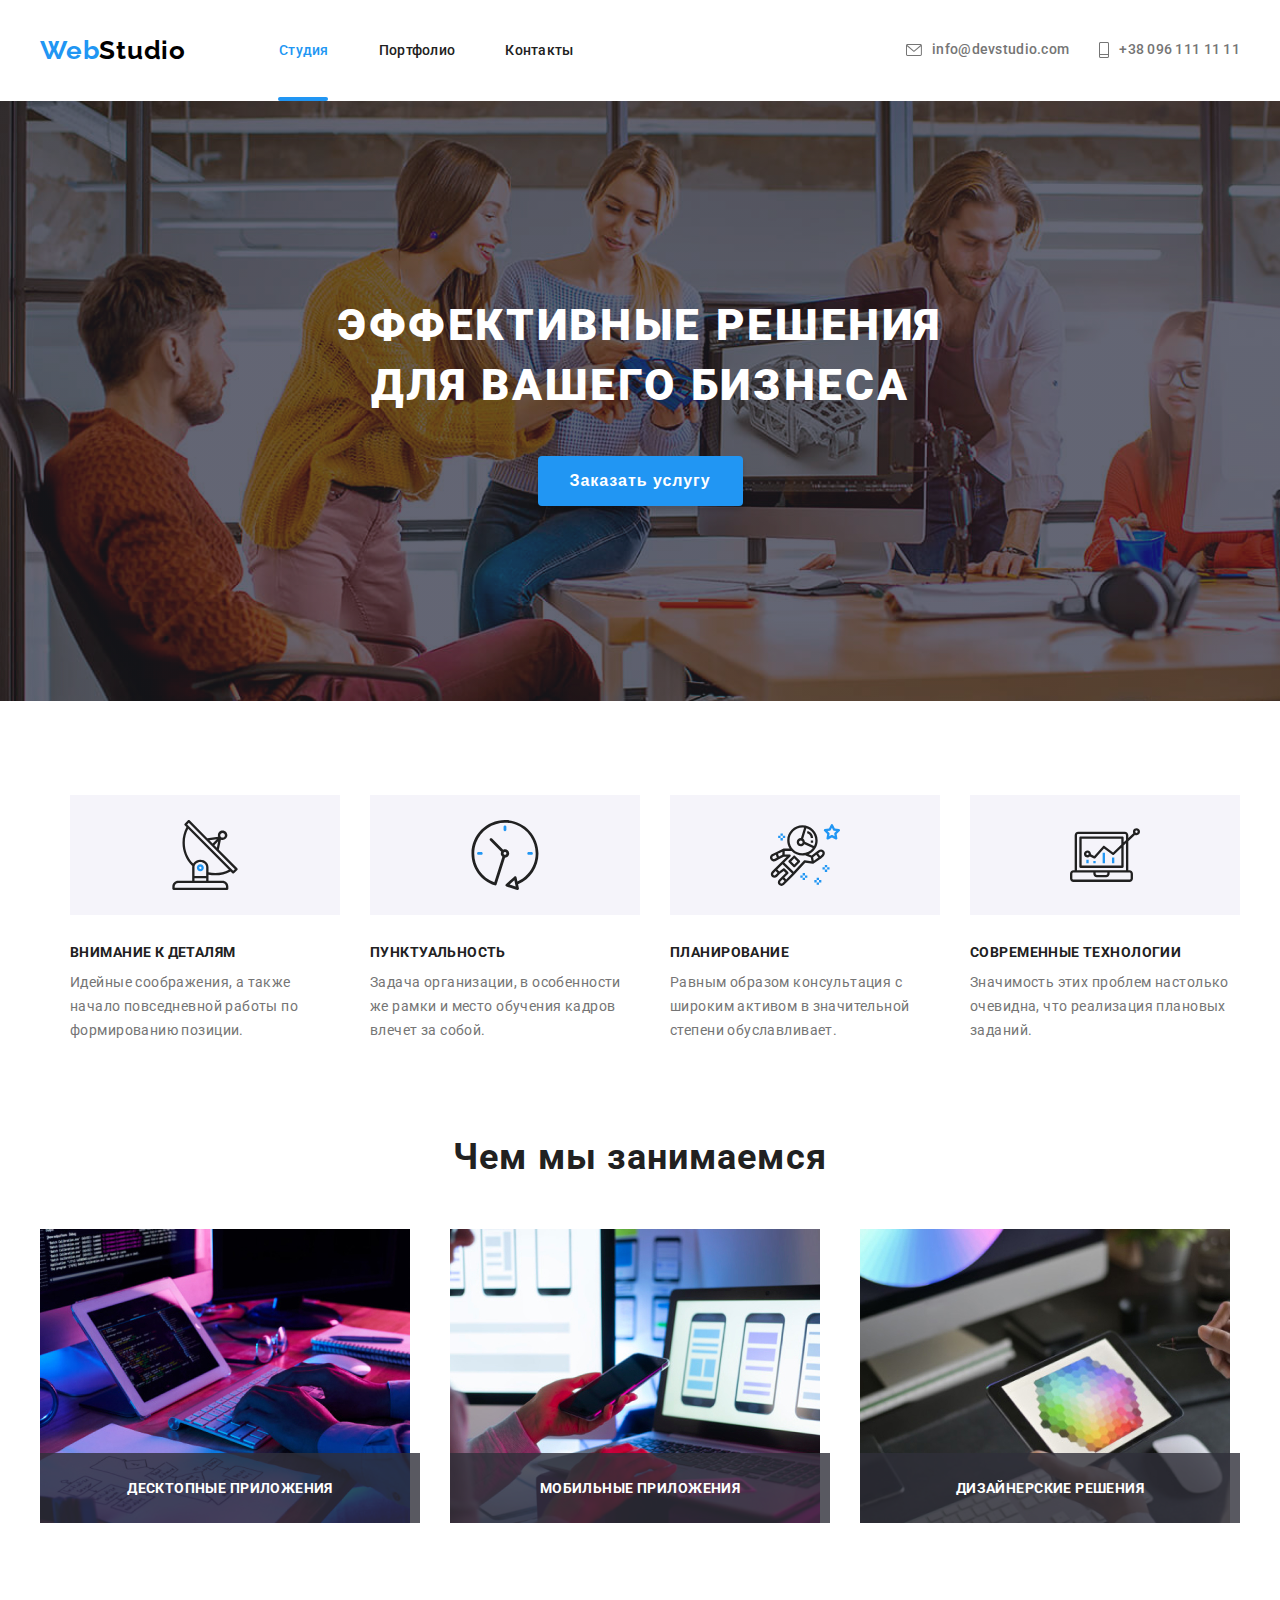
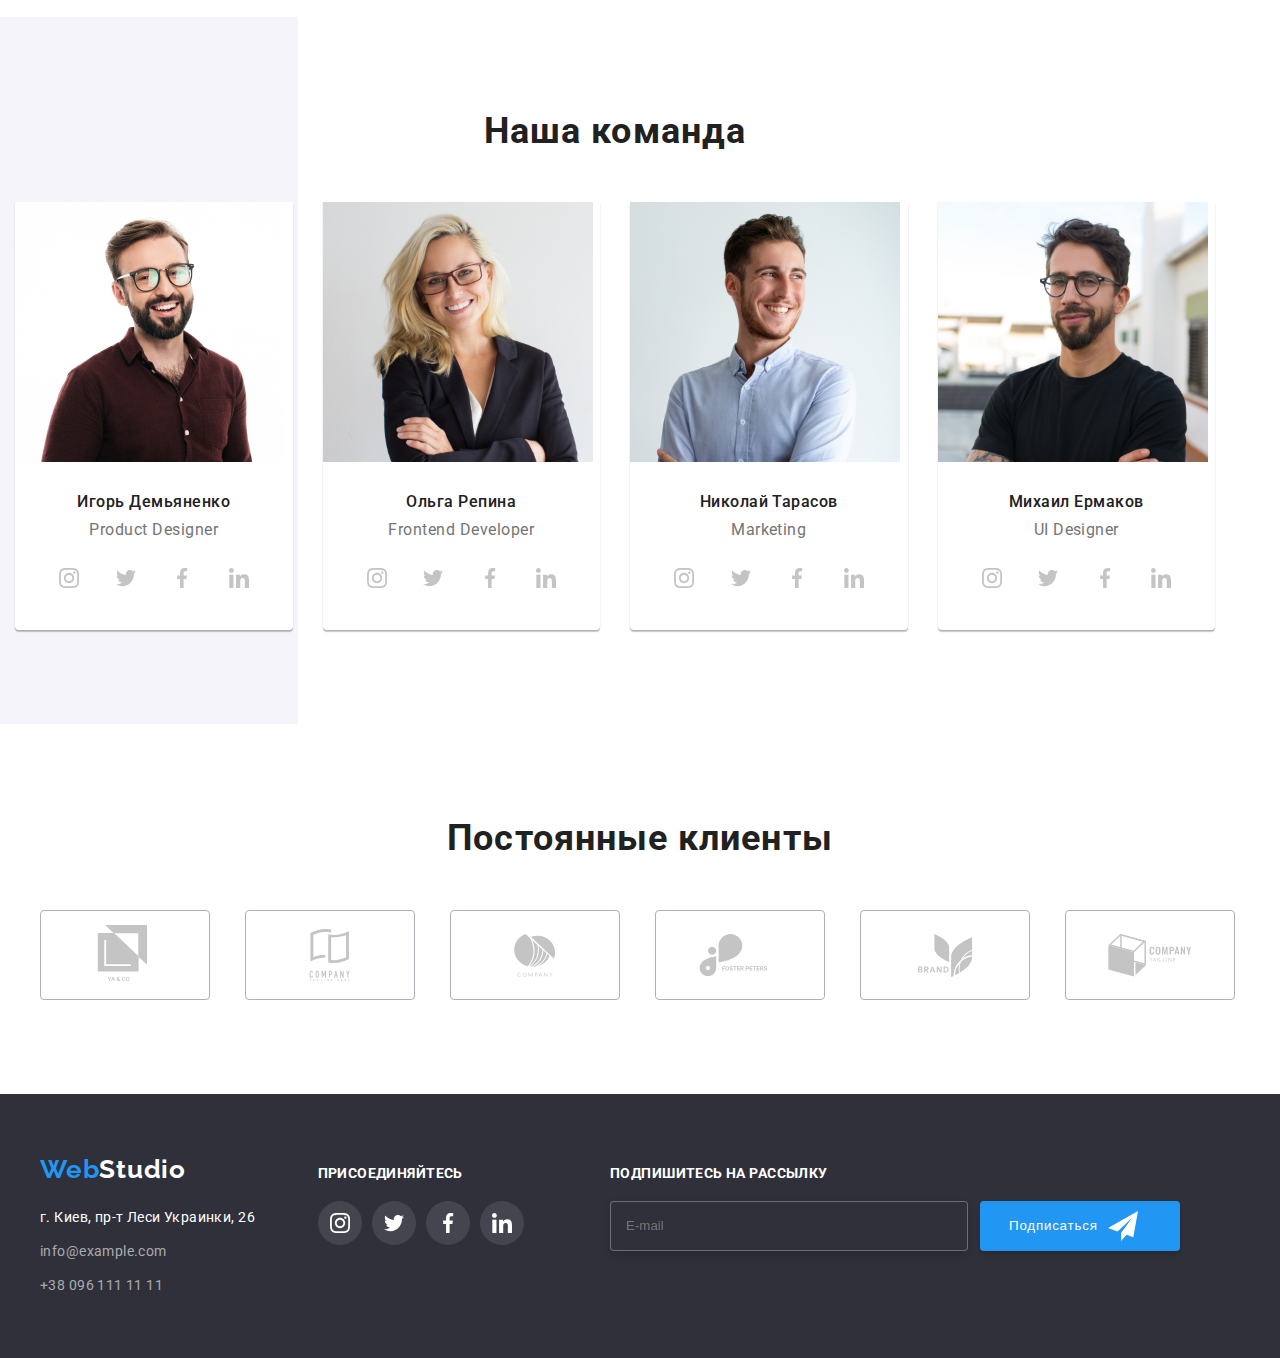
==== commit e03253f9: "yyt" ====
--- a/index.html
+++ b/index.html
@@ -410,14 +410,14 @@
 
     <div class="footer-form">
         <p class="footer-form-name">Подпишитесь на рассылку</p>
-        <div class="form-input-footer">                
+        <form class="form-input-footer">                
             <input class="footer-form-email" type="text" placeholder="E-mail">
             <button class="footer-form-button" type="submit">Подписаться
                 <svg class="airplane" Width="20" height="20">
                     <use href="./image/icon-footer-email/sprite.svg#icon-icon-send-2"></use>
                 </svg> 
             </button>
-        </div>
+        </form>
     </div>
     </div>
 </footer>
@@ -469,7 +469,7 @@
         
         <span class="check-check">
             <input type="checkbox" id="user-term" class="form-checkbox visuali" name="user-term">
-            <label for="user-term" class="form-check-desk">Соглашаюсь с рассылкой и принимаю&nbsp<a href="#" class="link-form-under">Условия договора</a>
+            <label for="user-term" class="form-check-desk">Соглашаюсь с рассылкой и принимаю<a href="#" class="link-form-under">Условия договора</a>
             </label>
             </span>
         <button type="submit" class="madal-form-batn">Отправить</button>
--- a/css/style.css
+++ b/css/style.css
@@ -133,8 +133,8 @@
     width: 100%;
     height: 4px;
 
-    bottom: -32px;
-    
+    bottom: -43px;
+
     left: -1px;
     border-radius: 2px;
     content: "";
@@ -385,7 +385,7 @@
     
 }
 .padding-footer {
-    flex-basis: calc((50% -45px) / 2);
+    width: calc((50% - 45px) / 2);
 /*     
     justify-content: space-between; */
 
@@ -977,7 +977,7 @@
     margin-bottom: 0;
 }
 .margin-fot-social {
-    flex-basis: calc((50% -45px) / 2);
+    width: calc((50% - 45px) / 2);
     /* margin-left: 70px; */
 }
 
@@ -1019,7 +1019,7 @@
 
 }
 .modal {
-    position: absolute;
+    
     Width: 528px;
     Height: 581px;
     background-color: #FFFFFF;
@@ -1120,7 +1120,7 @@
     justify-content: center;
 }
 .visuali {
-    position: absoluteb !important;
+    position: absolute !important;
     clip: rect(1px 1px 1px 1px);
     clip: rect(1px 1px 1px 1px);
     padding: 0 !important;
